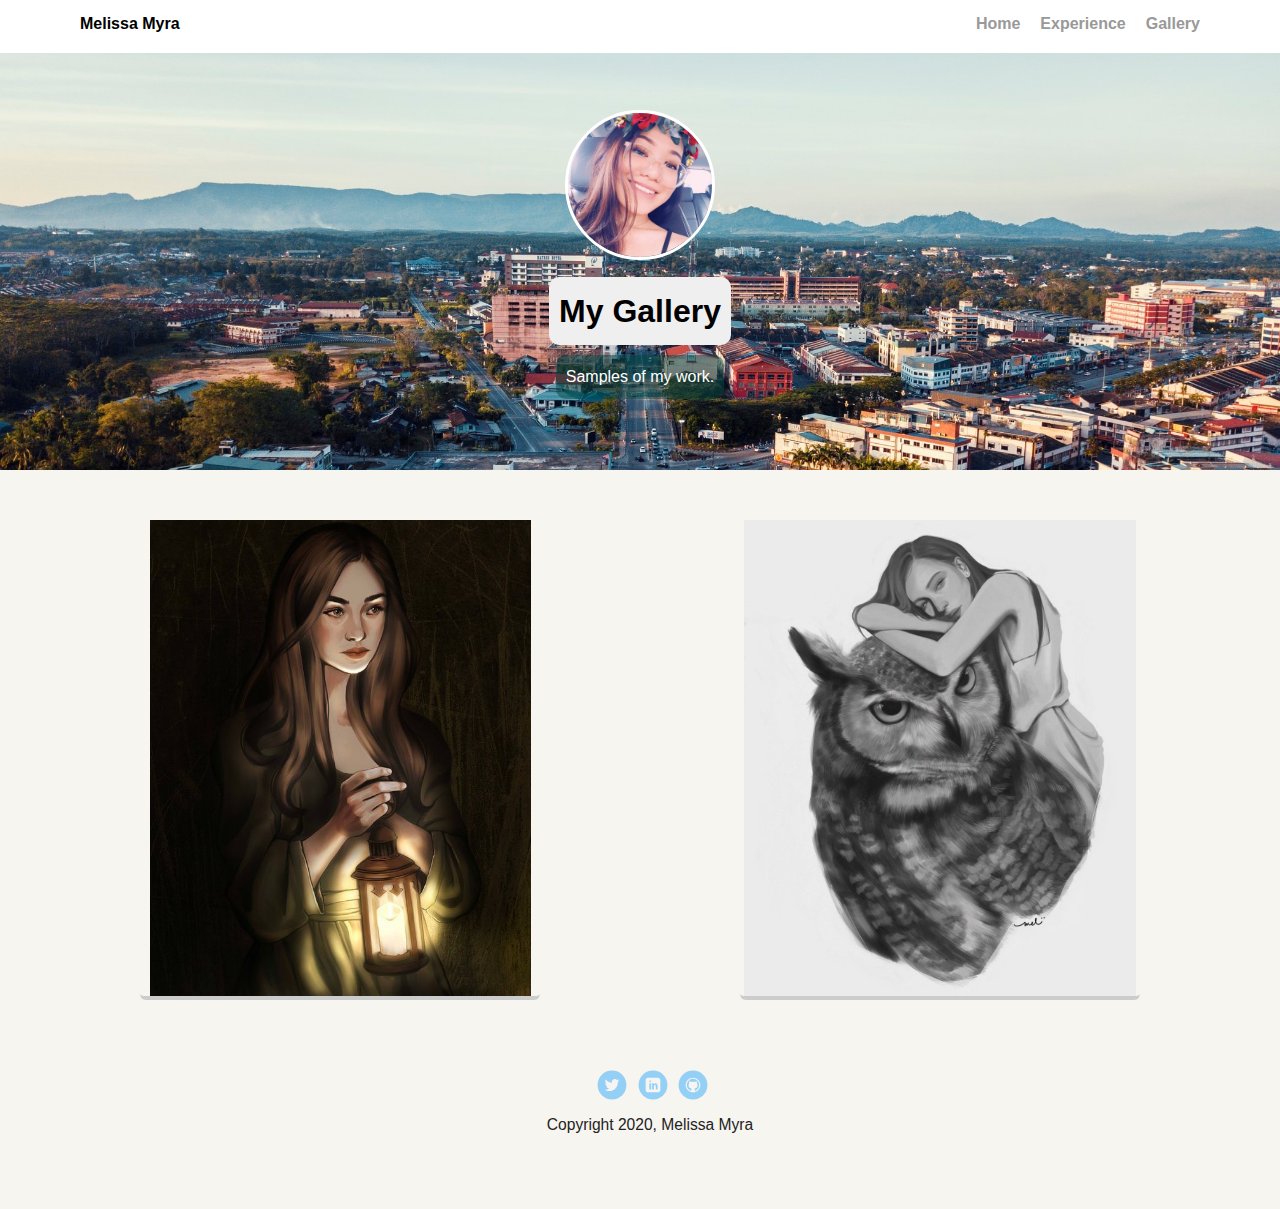
==== gallery.html @ 7ecda98d "Added project files" ====
<!doctype html>
<html lang="en">
<head>
  <meta charset="utf-8">
  <title>Melissa Myra's Profile</title>
  <meta name="viewport" content="width=device-width, initial-scale=1.0">
  <link rel="stylesheet" href="styles.css">
  <link href="https://fonts.googleapis.com/css?family=Muli%7CRoboto:400,300,500,700,900" rel="stylesheet"></head>
  <body>

    <nav>
        <ul class="nav">
          <li class="name">Melissa Myra</li>
          <li><a href="index.html">Home</a></li>
          <li><a href="experience.html">Experience</a></li>
          <li><a href="gallery.html">Gallery</a></li>
        </ul>
    </nav>

    <header>
      <img src="images/me.jpg" alt="Melissa Myra" class="profile-image">
      <h1 class="tag name">My Gallery</h1>
      <p class="tag location">Samples of my work.</p>
    </header>

    <main class="flex">
      <div class="card gallery-1">
      </div>
      <div class="card gallery-2">
      </div>
    </main>
    <footer>
      <ul>
        <li><a href="https://twitter.com/melissamyraf" target="_blank" class="social twitter">Twitter</a></li>
        <li><a href="https://www.linkedin.com/in/melissamyra/" target="_blank" class="social linkedin">LinkedIn</a></li>
        <li><a href="https://github.com/melissamyra" target="_blank" class="social github">Github</a></li>
      </ul>
      <p class="copyright">Copyright 2020, Melissa Myra</p>
    </footer>
  </body>
  </html>
---- styles.css ----
/* Global Layout Set-up */
* {
  box-sizing: border-box;
}

body {
  margin: 0;
  padding: 0;
  text-align: center;
  font-family: 'Lato', sans-serif;
  color: #222;
  background: #f7f5f0;
}
/* Link Styles */
a {
  text-decoration: none;
  color: #999;
}

a:hover {
  color: #000;
}

/* Section Styles */

nav {
  width: 100%;
  background: #fff;
  min-height: 30px;
  padding: 10px;
  position: fixed;
  text-align: center;
}
.nav {
  display: flex;
  justify-content: space-around;
  font-weight: 700;
  list-style-type: none;
  margin: 0 auto;
  padding: 0;
}

.nav .name {
    display: block;
    margin-right: auto;
    color: #000;
}
.nav li {
  padding: 5px 10px 10px 10px;
}
.nav a {
  transition: all .2s;
}
.nav a:hover {
  color: #000;
}

header {
  text-align: center;
  background: url('images/kota-kinabalu.jpg') no-repeat top center;
  background-size: cover;
  overflow: hidden;
  padding-top: 60px;
}
header {
  line-height: 1.5;
}
header .profile-image {
  margin-top: 50px;
  width: 150px;
  height: 150px;
  border-radius: 50%;
  border: 3px solid white;
  transition: all .2s;
}

header .profile-image:hover {
  transform: scale(2.0) rotate(5deg) translate(10px, 30px);
  border-radius: 10%;
}

.tag {
  background-color: #efefef;
  color: black;
  padding: 10px;
  border-radius: 10px;
  display: table;
  margin: 10px auto;
}

.location {
  background-color: #04453E80;
  color: #fff;
}

.card {
  margin: 30px;
  padding: 20px 40px 40px;
  max-width: 500px;
  text-align: left;
  background: #fff;
  border-bottom: 4px solid #ccc;
  border-radius: 6px;
}

.card:hover {
  border-color: #8AE7C8;
}

.card h2 {
  border-bottom: 1px solid #404040;
  padding-bottom: 10px;
  text-align: center;
  color: #000;
  margin-bottom: 30px;
}

.card img {
  object-fit: cover;
  width: 400px;
  height: 400px;
}

.companies {
  line-height: 1.3;
}

.description {
  line-height: 1.5;
  border-bottom: 1px solid #404040;
  padding-bottom: 25px;
  margin-bottom: 25px;
}

.now-skills {
  margin-top: 30px;
  margin-bottom: 30px;
}

.skills li, .now-skills li {
  border-radius: 6px;
  display: inline-block;
  background: #CBFFF1;
  color: #000;
  font-weight: bolder;
  padding: 5px 10px;
  margin: 2px;
}

.skills li:nth-child(odd) {
  background: #FFCBCB;
}


.endgoal {
  color: #000;
  background-color: #CBFFF1;
  padding: 10px;
  text-align: center;
  border-radius: 6px;
  margin-top: 30px;
}

.gallery-1 {
  background: url('images/1.jpg') no-repeat top center;
  background-size: contain;
  height: 480px;
  width: 400px;
}

.gallery-2 {
  background: url('images/2.jpg') no-repeat top center;
  background-size: contain;
  height: 480px;
  width: 400px;
}


footer {
  width: 100%;
  min-height: 30px;
  padding: 20px 0 40px 20px;
}

footer .copyright {
  top: -8px;
  font-size: .75em;
}

footer ul {
  list-style-type: none;
  margin: 0;
  padding: 0;
}

footer ul li {
  display: inline-block;
}

a.social {
  display: inline-block;
  text-indent: -9999px;
  margin-left: 5px;
  width: 30px;
  height: 30px;
  background-size: 30px 30px;
  opacity: .4;
  transition: all .2s;
}
a.twitter {
  background-image: url(images/twitter.svg);
}
a.linkedin {
  background-image: url(images/linkedin.svg);
}
a.github {
  background-image: url(images/github.svg);
}
a.social:hover {
  opacity: 1;
}
.clearfix {
  clear: both;
}

/* Styles for larger screens */
@media screen and (min-width: 720px) {

  .flex {
      display: -ms-flexbox;      /* TWEENER - IE 10 */
      display: flex;
      max-width: 1200px;
      -ms-flex-pack: distribute;
      justify-content: space-around;
      margin: 0 auto;
  }

  header {
    min-height: 470px;
  }

  .nav {
    max-width: 1200px;
    padding: 0 30px;
  }


  main {
    padding-top: 20px;
  }

  main p {
    line-height: 1.6em;
  }

  footer {
    font-size: 1.3em;
    max-width: 1200px;
    margin: 20px auto;
  }

}
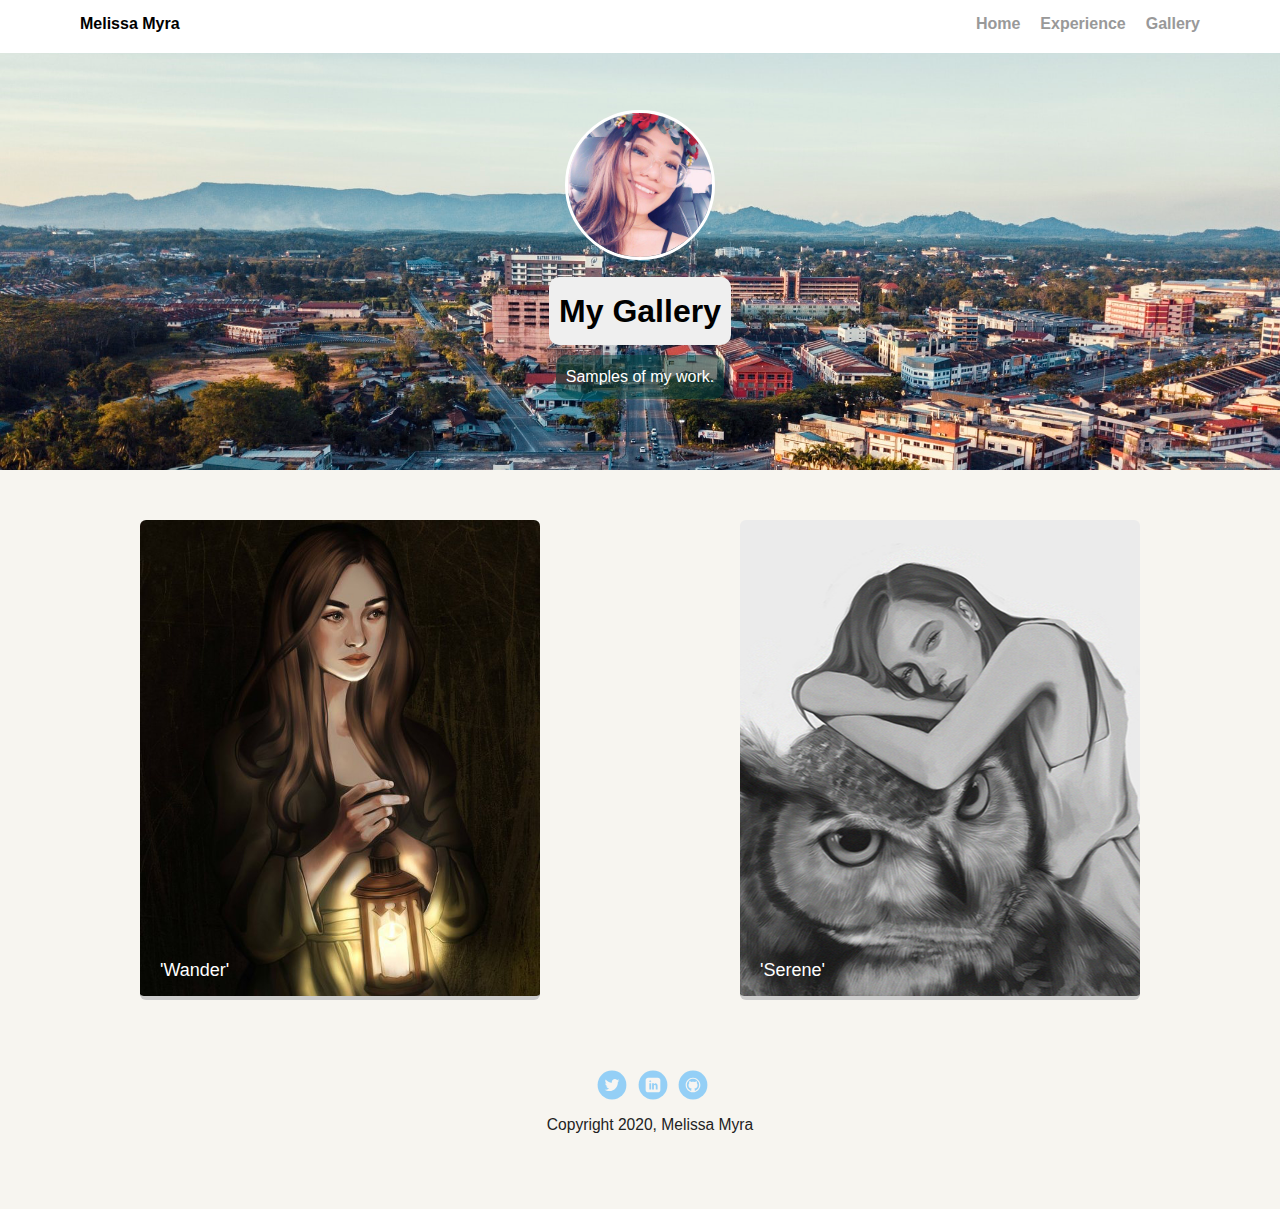
==== commit c3f7742a: "Added name to images" ====
--- a/gallery.html
+++ b/gallery.html
@@ -25,8 +25,10 @@
 
     <main class="flex">
       <div class="card gallery-1">
+        <h2>'Wander'</h2>
       </div>
       <div class="card gallery-2">
+        <h2>'Serene'</h2>
       </div>
     </main>
     <footer>
--- a/styles.css
+++ b/styles.css
@@ -161,20 +161,31 @@
   margin-top: 30px;
 }
 
-.gallery-1 {
+.gallery-1, .gallery-2 {
   background: url('images/1.jpg') no-repeat top center;
-  background-size: contain;
+  background-size: cover;
   height: 480px;
   width: 400px;
+  position: relative;
 }
 
 .gallery-2 {
   background: url('images/2.jpg') no-repeat top center;
-  background-size: contain;
-  height: 480px;
-  width: 400px;
-}
-
+}
+
+.gallery-1 h2, .gallery-2 h2 {
+  color: #fff;
+  text-align: left;
+  font-size: 18px;
+  font-weight: normal;
+  position: absolute;
+  left: 0;
+  bottom: 0;
+  border: none;
+  padding: 0;
+  margin-left: 20px;
+  margin-bottom: 15px;
+}
 
 footer {
   width: 100%;
